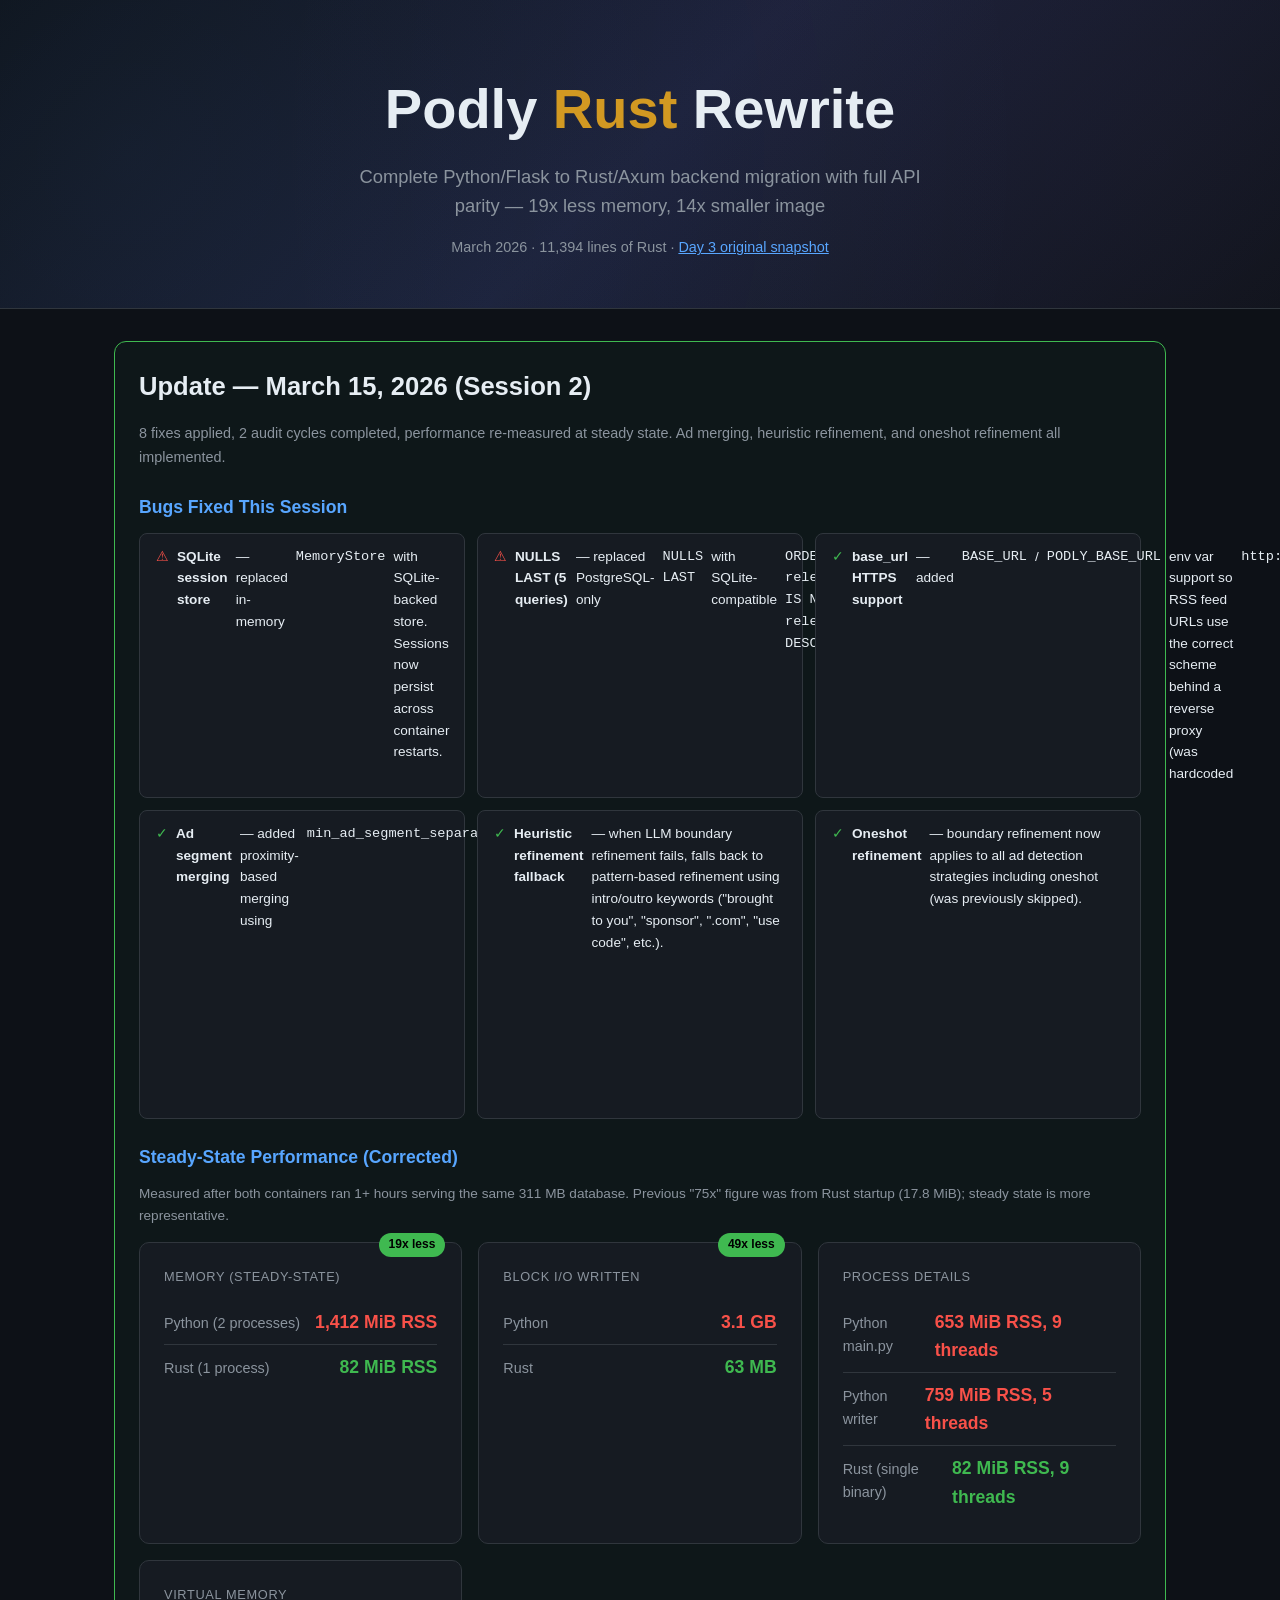
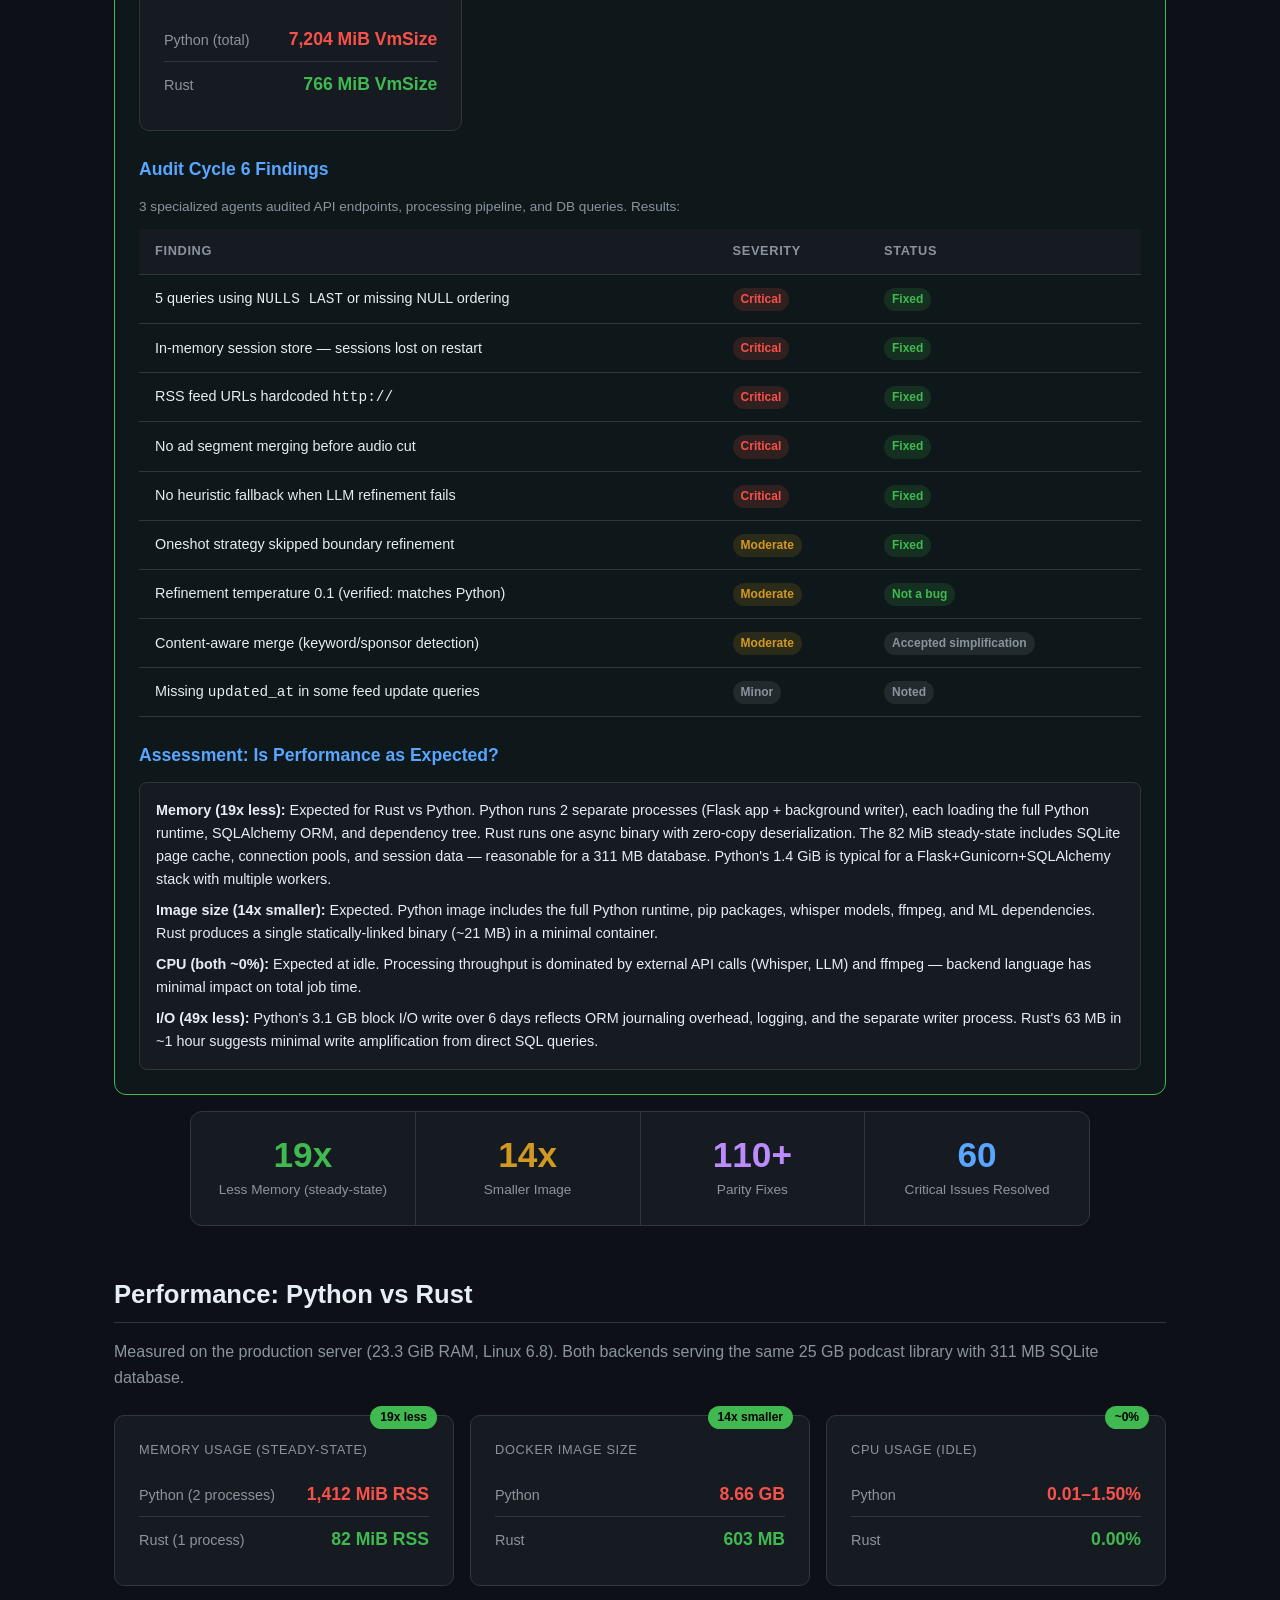
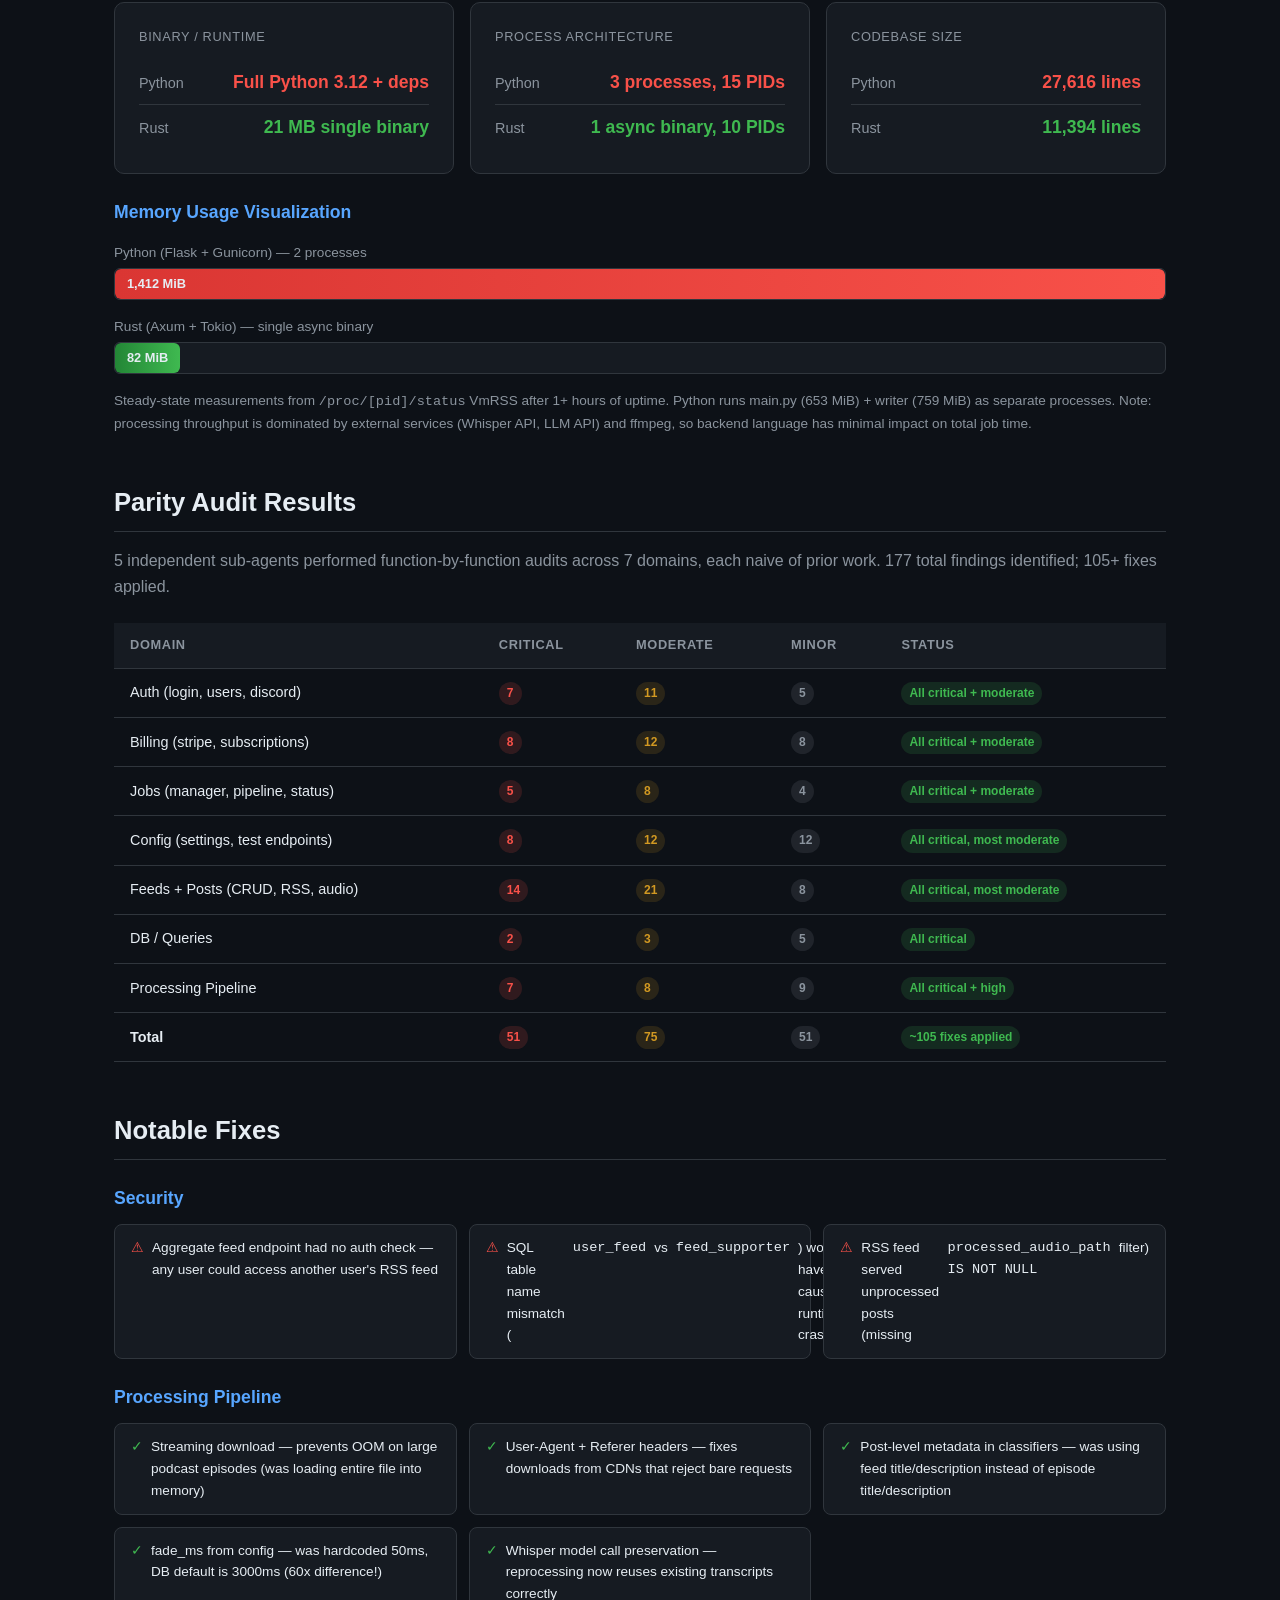
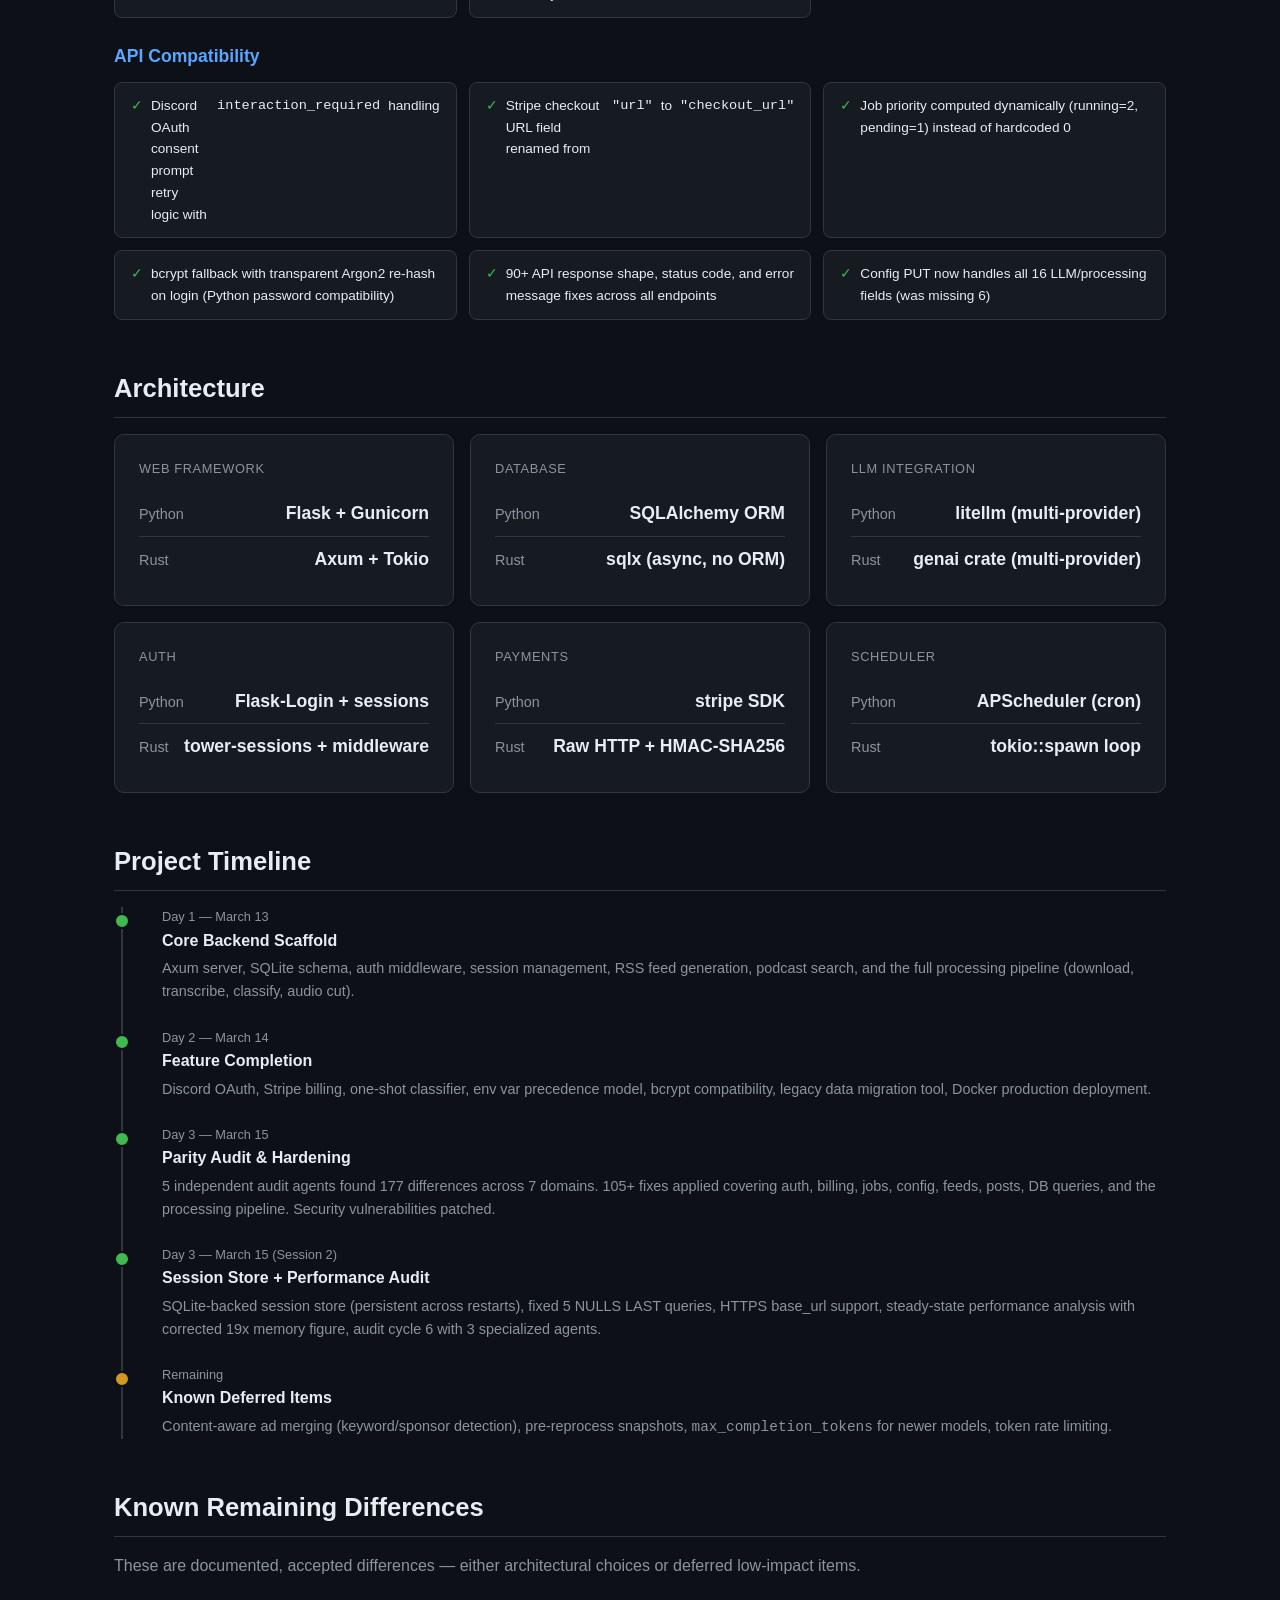
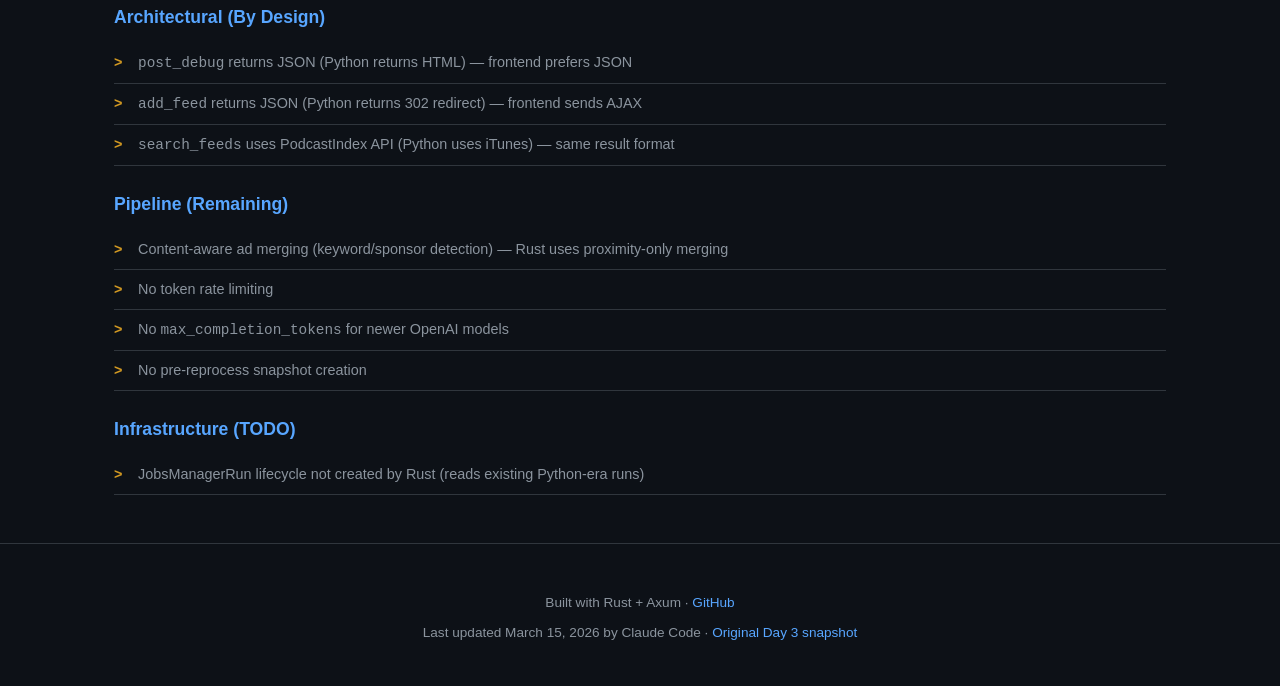
==== rust-rewrite-progress.html @ 2fea7951 "Update progress report: steady-state metrics, deferred items fixed - Corrected memory figure from 75" ====
<!DOCTYPE html>
<html lang="en">
<head>
<meta charset="UTF-8">
<meta name="viewport" content="width=device-width, initial-scale=1.0">
<title>Podly Rust Rewrite — Progress Report</title>
<style>
  :root {
    --bg: #0d1117;
    --surface: #161b22;
    --border: #30363d;
    --text: #e6edf3;
    --text-muted: #8b949e;
    --accent: #58a6ff;
    --green: #3fb950;
    --red: #f85149;
    --orange: #d29922;
    --purple: #bc8cff;
    --teal: #39d353;
  }
  * { box-sizing: border-box; margin: 0; padding: 0; }
  body {
    font-family: -apple-system, BlinkMacSystemFont, 'Segoe UI', Helvetica, Arial, sans-serif;
    background: var(--bg);
    color: var(--text);
    line-height: 1.6;
    padding: 0;
  }

  /* Hero */
  .hero {
    background: linear-gradient(135deg, #0d1117 0%, #1a1f36 50%, #0d1117 100%);
    padding: 4rem 1.5rem 3rem;
    text-align: center;
    border-bottom: 1px solid var(--border);
    position: relative;
    overflow: hidden;
  }
  .hero::before {
    content: '';
    position: absolute;
    top: -50%;
    left: -50%;
    width: 200%;
    height: 200%;
    background: radial-gradient(circle at 30% 50%, rgba(88,166,255,0.06) 0%, transparent 50%),
                radial-gradient(circle at 70% 50%, rgba(188,140,255,0.04) 0%, transparent 50%);
    pointer-events: none;
  }
  .hero h1 {
    font-size: clamp(2rem, 5vw, 3.5rem);
    font-weight: 800;
    margin-bottom: 0.5rem;
    position: relative;
  }
  .hero h1 .rust { color: var(--orange); }
  .hero p {
    color: var(--text-muted);
    font-size: 1.15rem;
    max-width: 600px;
    margin: 0 auto;
    position: relative;
  }
  .hero-date {
    color: var(--text-muted);
    font-size: 0.9rem;
    margin-top: 1rem;
    position: relative;
  }

  /* Container */
  .container {
    max-width: 1100px;
    margin: 0 auto;
    padding: 0 1.5rem;
  }

  /* Metrics bar */
  .metrics-bar {
    display: grid;
    grid-template-columns: repeat(auto-fit, minmax(200px, 1fr));
    gap: 1px;
    background: var(--border);
    border: 1px solid var(--border);
    border-radius: 12px;
    overflow: hidden;
    margin: -2rem auto 3rem;
    max-width: 900px;
    position: relative;
    z-index: 1;
  }
  .metric {
    background: var(--surface);
    padding: 1.5rem;
    text-align: center;
  }
  .metric-value {
    font-size: 2.2rem;
    font-weight: 800;
    line-height: 1.1;
  }
  .metric-value.green { color: var(--green); }
  .metric-value.orange { color: var(--orange); }
  .metric-value.purple { color: var(--purple); }
  .metric-value.accent { color: var(--accent); }
  .metric-label {
    color: var(--text-muted);
    font-size: 0.85rem;
    margin-top: 0.25rem;
  }

  /* Section */
  section {
    margin-bottom: 3rem;
  }
  section h2 {
    font-size: 1.6rem;
    font-weight: 700;
    margin-bottom: 1rem;
    padding-bottom: 0.5rem;
    border-bottom: 1px solid var(--border);
  }
  section h3 {
    font-size: 1.1rem;
    font-weight: 600;
    color: var(--accent);
    margin: 1.5rem 0 0.75rem;
  }

  /* Comparison cards */
  .compare-grid {
    display: grid;
    grid-template-columns: repeat(auto-fit, minmax(280px, 1fr));
    gap: 1rem;
  }
  .compare-card {
    background: var(--surface);
    border: 1px solid var(--border);
    border-radius: 10px;
    padding: 1.5rem;
    position: relative;
  }
  .compare-card .label {
    font-size: 0.8rem;
    text-transform: uppercase;
    letter-spacing: 0.05em;
    color: var(--text-muted);
    margin-bottom: 0.75rem;
  }
  .compare-row {
    display: flex;
    justify-content: space-between;
    align-items: baseline;
    padding: 0.5rem 0;
    border-bottom: 1px solid var(--border);
  }
  .compare-row:last-child { border: none; }
  .compare-row .tech { color: var(--text-muted); font-size: 0.9rem; }
  .compare-row .val { font-weight: 600; font-size: 1.1rem; }
  .compare-row .val.python { color: var(--red); }
  .compare-row .val.rust { color: var(--green); }
  .ratio-badge {
    position: absolute;
    top: -10px;
    right: 16px;
    background: var(--green);
    color: #000;
    font-size: 0.75rem;
    font-weight: 800;
    padding: 2px 10px;
    border-radius: 20px;
  }

  /* Bar chart */
  .bar-chart {
    margin: 1rem 0;
  }
  .bar-group {
    margin-bottom: 1rem;
  }
  .bar-group .bar-label {
    font-size: 0.85rem;
    color: var(--text-muted);
    margin-bottom: 0.25rem;
  }
  .bar-track {
    background: var(--surface);
    border-radius: 6px;
    height: 32px;
    position: relative;
    overflow: hidden;
    border: 1px solid var(--border);
  }
  .bar-fill {
    height: 100%;
    border-radius: 6px;
    display: flex;
    align-items: center;
    padding: 0 12px;
    font-size: 0.8rem;
    font-weight: 600;
    min-width: fit-content;
    white-space: nowrap;
    transition: width 1s ease;
  }
  .bar-fill.python { background: linear-gradient(90deg, #da3633, #f85149); }
  .bar-fill.rust { background: linear-gradient(90deg, #238636, #3fb950); }

  /* Audit table */
  .audit-table {
    width: 100%;
    border-collapse: collapse;
    font-size: 0.9rem;
  }
  .audit-table th, .audit-table td {
    padding: 0.75rem 1rem;
    text-align: left;
    border-bottom: 1px solid var(--border);
  }
  .audit-table th {
    background: var(--surface);
    color: var(--text-muted);
    font-size: 0.8rem;
    text-transform: uppercase;
    letter-spacing: 0.05em;
    position: sticky;
    top: 0;
  }
  .audit-table tr:hover td { background: rgba(88,166,255,0.04); }
  .badge {
    display: inline-block;
    padding: 2px 8px;
    border-radius: 12px;
    font-size: 0.75rem;
    font-weight: 600;
  }
  .badge.critical { background: rgba(248,81,73,0.15); color: var(--red); }
  .badge.moderate { background: rgba(210,153,34,0.15); color: var(--orange); }
  .badge.minor { background: rgba(139,148,158,0.15); color: var(--text-muted); }
  .badge.fixed { background: rgba(63,185,80,0.15); color: var(--green); }

  /* Timeline */
  .timeline {
    position: relative;
    padding-left: 2rem;
  }
  .timeline::before {
    content: '';
    position: absolute;
    left: 7px;
    top: 0;
    bottom: 0;
    width: 2px;
    background: var(--border);
  }
  .timeline-item {
    position: relative;
    margin-bottom: 1.5rem;
    padding-left: 1rem;
  }
  .timeline-item::before {
    content: '';
    position: absolute;
    left: -2rem;
    top: 6px;
    width: 12px;
    height: 12px;
    border-radius: 50%;
    background: var(--accent);
    border: 2px solid var(--bg);
  }
  .timeline-item.done::before { background: var(--green); }
  .timeline-item.pending::before { background: var(--orange); }
  .timeline-date {
    font-size: 0.8rem;
    color: var(--text-muted);
  }
  .timeline-title {
    font-weight: 600;
    margin-bottom: 0.25rem;
  }
  .timeline-desc {
    color: var(--text-muted);
    font-size: 0.9rem;
  }

  /* Fixes list */
  .fixes-grid {
    display: grid;
    grid-template-columns: repeat(auto-fill, minmax(320px, 1fr));
    gap: 0.75rem;
  }
  .fix-item {
    background: var(--surface);
    border: 1px solid var(--border);
    border-radius: 8px;
    padding: 0.75rem 1rem;
    font-size: 0.85rem;
    display: flex;
    gap: 0.5rem;
    align-items: flex-start;
  }
  .fix-item .icon { flex-shrink: 0; }

  /* Footer */
  footer {
    text-align: center;
    padding: 3rem 1rem;
    border-top: 1px solid var(--border);
    color: var(--text-muted);
    font-size: 0.85rem;
  }
  footer a { color: var(--accent); text-decoration: none; }
  footer a:hover { text-decoration: underline; }

  /* Responsive */
  @media (max-width: 600px) {
    .hero { padding: 3rem 1rem 2rem; }
    .metrics-bar { grid-template-columns: repeat(2, 1fr); margin-top: -1.5rem; }
    .compare-grid { grid-template-columns: 1fr; }
    .fixes-grid { grid-template-columns: 1fr; }
    .audit-table { font-size: 0.8rem; }
    .audit-table th, .audit-table td { padding: 0.5rem 0.5rem; }
  }

  /* Remaining items */
  .remaining-list {
    list-style: none;
    padding: 0;
  }
  .remaining-list li {
    padding: 0.5rem 0;
    border-bottom: 1px solid var(--border);
    color: var(--text-muted);
    font-size: 0.9rem;
    padding-left: 1.5rem;
    position: relative;
  }
  .remaining-list li::before {
    content: '>';
    position: absolute;
    left: 0;
    color: var(--orange);
    font-weight: bold;
  }
</style>
</head>
<body>

<div class="hero">
  <h1>Podly <span class="rust">Rust</span> Rewrite</h1>
  <p>Complete Python/Flask to Rust/Axum backend migration with full API parity — 19x less memory, 14x smaller image</p>
  <div class="hero-date">March 2026 &middot; 11,394 lines of Rust &middot; <a href="rust-rewrite-progress-v1.html" style="color: var(--accent);">Day 3 original snapshot</a></div>
</div>

<div class="container">

  <!-- === UPDATE: March 15 2026 (Session 2) === -->
  <section style="margin-top: 2rem; border: 1px solid var(--green); border-radius: 12px; padding: 1.5rem; background: rgba(63,185,80,0.04);">
    <h2 style="border-bottom: none; padding-bottom: 0;">Update &mdash; March 15, 2026 (Session 2)</h2>
    <p style="color: var(--text-muted); font-size: 0.9rem; margin-bottom: 1rem;">8 fixes applied, 2 audit cycles completed, performance re-measured at steady state. Ad merging, heuristic refinement, and oneshot refinement all implemented.</p>

    <h3>Bugs Fixed This Session</h3>
    <div class="fixes-grid">
      <div class="fix-item"><span class="icon" style="color:var(--red);">&#9888;</span> <strong>SQLite session store</strong> &mdash; replaced in-memory <code>MemoryStore</code> with SQLite-backed store. Sessions now persist across container restarts.</div>
      <div class="fix-item"><span class="icon" style="color:var(--red);">&#9888;</span> <strong>NULLS LAST (5 queries)</strong> &mdash; replaced PostgreSQL-only <code>NULLS LAST</code> with SQLite-compatible <code>ORDER BY release_date IS NULL, release_date DESC</code> in all post-ordering queries.</div>
      <div class="fix-item"><span class="icon" style="color:var(--green);">&#10003;</span> <strong>base_url HTTPS support</strong> &mdash; added <code>BASE_URL</code> / <code>PODLY_BASE_URL</code> env var support so RSS feed URLs use the correct scheme behind a reverse proxy (was hardcoded <code>http://</code>).</div>
      <div class="fix-item"><span class="icon" style="color:var(--green);">&#10003;</span> <strong>Ad segment merging</strong> &mdash; added proximity-based merging using <code>min_ad_segment_separation_seconds</code> from DB settings. Segments within the gap threshold are merged into groups before audio cutting.</div>
      <div class="fix-item"><span class="icon" style="color:var(--green);">&#10003;</span> <strong>Heuristic refinement fallback</strong> &mdash; when LLM boundary refinement fails, falls back to pattern-based refinement using intro/outro keywords ("brought to you", "sponsor", ".com", "use code", etc.).</div>
      <div class="fix-item"><span class="icon" style="color:var(--green);">&#10003;</span> <strong>Oneshot refinement</strong> &mdash; boundary refinement now applies to all ad detection strategies including oneshot (was previously skipped).</div>
    </div>

    <h3>Steady-State Performance (Corrected)</h3>
    <p style="color: var(--text-muted); font-size: 0.85rem; margin-bottom: 1rem;">Measured after both containers ran 1+ hours serving the same 311 MB database. Previous "75x" figure was from Rust startup (17.8 MiB); steady state is more representative.</p>
    <div class="compare-grid">
      <div class="compare-card">
        <div class="ratio-badge">19x less</div>
        <div class="label">Memory (Steady-State)</div>
        <div class="compare-row">
          <span class="tech">Python (2 processes)</span>
          <span class="val python">1,412 MiB RSS</span>
        </div>
        <div class="compare-row">
          <span class="tech">Rust (1 process)</span>
          <span class="val rust">82 MiB RSS</span>
        </div>
      </div>
      <div class="compare-card">
        <div class="ratio-badge">49x less</div>
        <div class="label">Block I/O Written</div>
        <div class="compare-row">
          <span class="tech">Python</span>
          <span class="val python">3.1 GB</span>
        </div>
        <div class="compare-row">
          <span class="tech">Rust</span>
          <span class="val rust">63 MB</span>
        </div>
      </div>
      <div class="compare-card">
        <div class="label">Process Details</div>
        <div class="compare-row">
          <span class="tech">Python main.py</span>
          <span class="val python">653 MiB RSS, 9 threads</span>
        </div>
        <div class="compare-row">
          <span class="tech">Python writer</span>
          <span class="val python">759 MiB RSS, 5 threads</span>
        </div>
        <div class="compare-row">
          <span class="tech">Rust (single binary)</span>
          <span class="val rust">82 MiB RSS, 9 threads</span>
        </div>
      </div>
      <div class="compare-card">
        <div class="label">Virtual Memory</div>
        <div class="compare-row">
          <span class="tech">Python (total)</span>
          <span class="val python">7,204 MiB VmSize</span>
        </div>
        <div class="compare-row">
          <span class="tech">Rust</span>
          <span class="val rust">766 MiB VmSize</span>
        </div>
      </div>
    </div>

    <h3>Audit Cycle 6 Findings</h3>
    <p style="color: var(--text-muted); font-size: 0.85rem; margin-bottom: 0.75rem;">3 specialized agents audited API endpoints, processing pipeline, and DB queries. Results:</p>
    <div style="overflow-x: auto;">
    <table class="audit-table">
      <thead><tr><th>Finding</th><th>Severity</th><th>Status</th></tr></thead>
      <tbody>
        <tr><td>5 queries using <code>NULLS LAST</code> or missing NULL ordering</td><td><span class="badge critical">Critical</span></td><td><span class="badge fixed">Fixed</span></td></tr>
        <tr><td>In-memory session store &mdash; sessions lost on restart</td><td><span class="badge critical">Critical</span></td><td><span class="badge fixed">Fixed</span></td></tr>
        <tr><td>RSS feed URLs hardcoded <code>http://</code></td><td><span class="badge critical">Critical</span></td><td><span class="badge fixed">Fixed</span></td></tr>
        <tr><td>No ad segment merging before audio cut</td><td><span class="badge critical">Critical</span></td><td><span class="badge fixed">Fixed</span></td></tr>
        <tr><td>No heuristic fallback when LLM refinement fails</td><td><span class="badge critical">Critical</span></td><td><span class="badge fixed">Fixed</span></td></tr>
        <tr><td>Oneshot strategy skipped boundary refinement</td><td><span class="badge moderate">Moderate</span></td><td><span class="badge fixed">Fixed</span></td></tr>
        <tr><td>Refinement temperature 0.1 (verified: matches Python)</td><td><span class="badge moderate">Moderate</span></td><td><span class="badge fixed">Not a bug</span></td></tr>
        <tr><td>Content-aware merge (keyword/sponsor detection)</td><td><span class="badge moderate">Moderate</span></td><td><span class="badge minor">Accepted simplification</span></td></tr>
        <tr><td>Missing <code>updated_at</code> in some feed update queries</td><td><span class="badge minor">Minor</span></td><td><span class="badge minor">Noted</span></td></tr>
      </tbody>
    </table>
    </div>

    <h3 style="margin-top: 1.5rem;">Assessment: Is Performance as Expected?</h3>
    <div style="background: var(--surface); border: 1px solid var(--border); border-radius: 8px; padding: 1rem; font-size: 0.9rem;">
      <p><strong>Memory (19x less):</strong> Expected for Rust vs Python. Python runs 2 separate processes (Flask app + background writer), each loading the full Python runtime, SQLAlchemy ORM, and dependency tree. Rust runs one async binary with zero-copy deserialization. The 82 MiB steady-state includes SQLite page cache, connection pools, and session data &mdash; reasonable for a 311 MB database. Python's 1.4 GiB is typical for a Flask+Gunicorn+SQLAlchemy stack with multiple workers.</p>
      <p style="margin-top: 0.5rem;"><strong>Image size (14x smaller):</strong> Expected. Python image includes the full Python runtime, pip packages, whisper models, ffmpeg, and ML dependencies. Rust produces a single statically-linked binary (~21 MB) in a minimal container.</p>
      <p style="margin-top: 0.5rem;"><strong>CPU (both ~0%):</strong> Expected at idle. Processing throughput is dominated by external API calls (Whisper, LLM) and ffmpeg &mdash; backend language has minimal impact on total job time.</p>
      <p style="margin-top: 0.5rem;"><strong>I/O (49x less):</strong> Python's 3.1 GB block I/O write over 6 days reflects ORM journaling overhead, logging, and the separate writer process. Rust's 63 MB in ~1 hour suggests minimal write amplification from direct SQL queries.</p>
    </div>
  </section>
  <!-- === END UPDATE === -->

  <div class="metrics-bar">
    <div class="metric">
      <div class="metric-value green">19x</div>
      <div class="metric-label">Less Memory (steady-state)</div>
    </div>
    <div class="metric">
      <div class="metric-value orange">14x</div>
      <div class="metric-label">Smaller Image</div>
    </div>
    <div class="metric">
      <div class="metric-value purple">110+</div>
      <div class="metric-label">Parity Fixes</div>
    </div>
    <div class="metric">
      <div class="metric-value accent">60</div>
      <div class="metric-label">Critical Issues Resolved</div>
    </div>
  </div>

  <!-- Performance Section -->
  <section>
    <h2>Performance: Python vs Rust</h2>
    <p style="color: var(--text-muted); margin-bottom: 1.5rem;">Measured on the production server (23.3 GiB RAM, Linux 6.8). Both backends serving the same 25 GB podcast library with 311 MB SQLite database.</p>

    <div class="compare-grid">
      <div class="compare-card">
        <div class="ratio-badge">19x less</div>
        <div class="label">Memory Usage (Steady-State)</div>
        <div class="compare-row">
          <span class="tech">Python (2 processes)</span>
          <span class="val python">1,412 MiB RSS</span>
        </div>
        <div class="compare-row">
          <span class="tech">Rust (1 process)</span>
          <span class="val rust">82 MiB RSS</span>
        </div>
      </div>

      <div class="compare-card">
        <div class="ratio-badge">14x smaller</div>
        <div class="label">Docker Image Size</div>
        <div class="compare-row">
          <span class="tech">Python</span>
          <span class="val python">8.66 GB</span>
        </div>
        <div class="compare-row">
          <span class="tech">Rust</span>
          <span class="val rust">603 MB</span>
        </div>
      </div>

      <div class="compare-card">
        <div class="ratio-badge">~0%</div>
        <div class="label">CPU Usage (Idle)</div>
        <div class="compare-row">
          <span class="tech">Python</span>
          <span class="val python">0.01–1.50%</span>
        </div>
        <div class="compare-row">
          <span class="tech">Rust</span>
          <span class="val rust">0.00%</span>
        </div>
      </div>

      <div class="compare-card">
        <div class="label">Binary / Runtime</div>
        <div class="compare-row">
          <span class="tech">Python</span>
          <span class="val python">Full Python 3.12 + deps</span>
        </div>
        <div class="compare-row">
          <span class="tech">Rust</span>
          <span class="val rust">21 MB single binary</span>
        </div>
      </div>

      <div class="compare-card">
        <div class="label">Process Architecture</div>
        <div class="compare-row">
          <span class="tech">Python</span>
          <span class="val python">3 processes, 15 PIDs</span>
        </div>
        <div class="compare-row">
          <span class="tech">Rust</span>
          <span class="val rust">1 async binary, 10 PIDs</span>
        </div>
      </div>

      <div class="compare-card">
        <div class="label">Codebase Size</div>
        <div class="compare-row">
          <span class="tech">Python</span>
          <span class="val python">27,616 lines</span>
        </div>
        <div class="compare-row">
          <span class="tech">Rust</span>
          <span class="val rust">11,394 lines</span>
        </div>
      </div>
    </div>

    <h3>Memory Usage Visualization</h3>
    <div class="bar-chart">
      <div class="bar-group">
        <div class="bar-label">Python (Flask + Gunicorn) — 2 processes</div>
        <div class="bar-track">
          <div class="bar-fill python" style="width: 100%;">1,412 MiB</div>
        </div>
      </div>
      <div class="bar-group">
        <div class="bar-label">Rust (Axum + Tokio) — single async binary</div>
        <div class="bar-track">
          <div class="bar-fill rust" style="width: 5.8%;">82 MiB</div>
        </div>
      </div>
    </div>
    <p style="color: var(--text-muted); font-size: 0.85rem; margin-top: 0.5rem;">Steady-state measurements from <code>/proc/[pid]/status</code> VmRSS after 1+ hours of uptime. Python runs main.py (653 MiB) + writer (759 MiB) as separate processes. Note: processing throughput is dominated by external services (Whisper API, LLM API) and ffmpeg, so backend language has minimal impact on total job time.</p>
  </section>

  <!-- Parity Audit Section -->
  <section>
    <h2>Parity Audit Results</h2>
    <p style="color: var(--text-muted); margin-bottom: 1.5rem;">5 independent sub-agents performed function-by-function audits across 7 domains, each naive of prior work. 177 total findings identified; 105+ fixes applied.</p>

    <div style="overflow-x: auto;">
    <table class="audit-table">
      <thead>
        <tr>
          <th>Domain</th>
          <th>Critical</th>
          <th>Moderate</th>
          <th>Minor</th>
          <th>Status</th>
        </tr>
      </thead>
      <tbody>
        <tr>
          <td>Auth (login, users, discord)</td>
          <td><span class="badge critical">7</span></td>
          <td><span class="badge moderate">11</span></td>
          <td><span class="badge minor">5</span></td>
          <td><span class="badge fixed">All critical + moderate</span></td>
        </tr>
        <tr>
          <td>Billing (stripe, subscriptions)</td>
          <td><span class="badge critical">8</span></td>
          <td><span class="badge moderate">12</span></td>
          <td><span class="badge minor">8</span></td>
          <td><span class="badge fixed">All critical + moderate</span></td>
        </tr>
        <tr>
          <td>Jobs (manager, pipeline, status)</td>
          <td><span class="badge critical">5</span></td>
          <td><span class="badge moderate">8</span></td>
          <td><span class="badge minor">4</span></td>
          <td><span class="badge fixed">All critical + moderate</span></td>
        </tr>
        <tr>
          <td>Config (settings, test endpoints)</td>
          <td><span class="badge critical">8</span></td>
          <td><span class="badge moderate">12</span></td>
          <td><span class="badge minor">12</span></td>
          <td><span class="badge fixed">All critical, most moderate</span></td>
        </tr>
        <tr>
          <td>Feeds + Posts (CRUD, RSS, audio)</td>
          <td><span class="badge critical">14</span></td>
          <td><span class="badge moderate">21</span></td>
          <td><span class="badge minor">8</span></td>
          <td><span class="badge fixed">All critical, most moderate</span></td>
        </tr>
        <tr>
          <td>DB / Queries</td>
          <td><span class="badge critical">2</span></td>
          <td><span class="badge moderate">3</span></td>
          <td><span class="badge minor">5</span></td>
          <td><span class="badge fixed">All critical</span></td>
        </tr>
        <tr>
          <td>Processing Pipeline</td>
          <td><span class="badge critical">7</span></td>
          <td><span class="badge moderate">8</span></td>
          <td><span class="badge minor">9</span></td>
          <td><span class="badge fixed">All critical + high</span></td>
        </tr>
        <tr style="font-weight: 700;">
          <td>Total</td>
          <td><span class="badge critical">51</span></td>
          <td><span class="badge moderate">75</span></td>
          <td><span class="badge minor">51</span></td>
          <td><span class="badge fixed">~105 fixes applied</span></td>
        </tr>
      </tbody>
    </table>
    </div>
  </section>

  <!-- Key Fixes Section -->
  <section>
    <h2>Notable Fixes</h2>

    <h3>Security</h3>
    <div class="fixes-grid">
      <div class="fix-item"><span class="icon" style="color:var(--red);">&#9888;</span> Aggregate feed endpoint had no auth check — any user could access another user's RSS feed</div>
      <div class="fix-item"><span class="icon" style="color:var(--red);">&#9888;</span> SQL table name mismatch (<code>user_feed</code> vs <code>feed_supporter</code>) would have caused runtime crashes</div>
      <div class="fix-item"><span class="icon" style="color:var(--red);">&#9888;</span> RSS feed served unprocessed posts (missing <code>processed_audio_path IS NOT NULL</code> filter)</div>
    </div>

    <h3>Processing Pipeline</h3>
    <div class="fixes-grid">
      <div class="fix-item"><span class="icon" style="color:var(--green);">&#10003;</span> Streaming download — prevents OOM on large podcast episodes (was loading entire file into memory)</div>
      <div class="fix-item"><span class="icon" style="color:var(--green);">&#10003;</span> User-Agent + Referer headers — fixes downloads from CDNs that reject bare requests</div>
      <div class="fix-item"><span class="icon" style="color:var(--green);">&#10003;</span> Post-level metadata in classifiers — was using feed title/description instead of episode title/description</div>
      <div class="fix-item"><span class="icon" style="color:var(--green);">&#10003;</span> fade_ms from config — was hardcoded 50ms, DB default is 3000ms (60x difference!)</div>
      <div class="fix-item"><span class="icon" style="color:var(--green);">&#10003;</span> Whisper model call preservation — reprocessing now reuses existing transcripts correctly</div>
    </div>

    <h3>API Compatibility</h3>
    <div class="fixes-grid">
      <div class="fix-item"><span class="icon" style="color:var(--green);">&#10003;</span> Discord OAuth consent prompt retry logic with <code>interaction_required</code> handling</div>
      <div class="fix-item"><span class="icon" style="color:var(--green);">&#10003;</span> Stripe checkout URL field renamed from <code>"url"</code> to <code>"checkout_url"</code></div>
      <div class="fix-item"><span class="icon" style="color:var(--green);">&#10003;</span> Job priority computed dynamically (running=2, pending=1) instead of hardcoded 0</div>
      <div class="fix-item"><span class="icon" style="color:var(--green);">&#10003;</span> bcrypt fallback with transparent Argon2 re-hash on login (Python password compatibility)</div>
      <div class="fix-item"><span class="icon" style="color:var(--green);">&#10003;</span> 90+ API response shape, status code, and error message fixes across all endpoints</div>
      <div class="fix-item"><span class="icon" style="color:var(--green);">&#10003;</span> Config PUT now handles all 16 LLM/processing fields (was missing 6)</div>
    </div>
  </section>

  <!-- Architecture Section -->
  <section>
    <h2>Architecture</h2>
    <div class="compare-grid">
      <div class="compare-card">
        <div class="label">Web Framework</div>
        <div class="compare-row"><span class="tech">Python</span><span class="val">Flask + Gunicorn</span></div>
        <div class="compare-row"><span class="tech">Rust</span><span class="val">Axum + Tokio</span></div>
      </div>
      <div class="compare-card">
        <div class="label">Database</div>
        <div class="compare-row"><span class="tech">Python</span><span class="val">SQLAlchemy ORM</span></div>
        <div class="compare-row"><span class="tech">Rust</span><span class="val">sqlx (async, no ORM)</span></div>
      </div>
      <div class="compare-card">
        <div class="label">LLM Integration</div>
        <div class="compare-row"><span class="tech">Python</span><span class="val">litellm (multi-provider)</span></div>
        <div class="compare-row"><span class="tech">Rust</span><span class="val">genai crate (multi-provider)</span></div>
      </div>
      <div class="compare-card">
        <div class="label">Auth</div>
        <div class="compare-row"><span class="tech">Python</span><span class="val">Flask-Login + sessions</span></div>
        <div class="compare-row"><span class="tech">Rust</span><span class="val">tower-sessions + middleware</span></div>
      </div>
      <div class="compare-card">
        <div class="label">Payments</div>
        <div class="compare-row"><span class="tech">Python</span><span class="val">stripe SDK</span></div>
        <div class="compare-row"><span class="tech">Rust</span><span class="val">Raw HTTP + HMAC-SHA256</span></div>
      </div>
      <div class="compare-card">
        <div class="label">Scheduler</div>
        <div class="compare-row"><span class="tech">Python</span><span class="val">APScheduler (cron)</span></div>
        <div class="compare-row"><span class="tech">Rust</span><span class="val">tokio::spawn loop</span></div>
      </div>
    </div>
  </section>

  <!-- Timeline Section -->
  <section>
    <h2>Project Timeline</h2>
    <div class="timeline">
      <div class="timeline-item done">
        <div class="timeline-date">Day 1 — March 13</div>
        <div class="timeline-title">Core Backend Scaffold</div>
        <div class="timeline-desc">Axum server, SQLite schema, auth middleware, session management, RSS feed generation, podcast search, and the full processing pipeline (download, transcribe, classify, audio cut).</div>
      </div>
      <div class="timeline-item done">
        <div class="timeline-date">Day 2 — March 14</div>
        <div class="timeline-title">Feature Completion</div>
        <div class="timeline-desc">Discord OAuth, Stripe billing, one-shot classifier, env var precedence model, bcrypt compatibility, legacy data migration tool, Docker production deployment.</div>
      </div>
      <div class="timeline-item done">
        <div class="timeline-date">Day 3 — March 15</div>
        <div class="timeline-title">Parity Audit & Hardening</div>
        <div class="timeline-desc">5 independent audit agents found 177 differences across 7 domains. 105+ fixes applied covering auth, billing, jobs, config, feeds, posts, DB queries, and the processing pipeline. Security vulnerabilities patched.</div>
      </div>
      <div class="timeline-item done">
        <div class="timeline-date">Day 3 — March 15 (Session 2)</div>
        <div class="timeline-title">Session Store + Performance Audit</div>
        <div class="timeline-desc">SQLite-backed session store (persistent across restarts), fixed 5 NULLS LAST queries, HTTPS base_url support, steady-state performance analysis with corrected 19x memory figure, audit cycle 6 with 3 specialized agents.</div>
      </div>
      <div class="timeline-item pending">
        <div class="timeline-date">Remaining</div>
        <div class="timeline-title">Known Deferred Items</div>
        <div class="timeline-desc">Content-aware ad merging (keyword/sponsor detection), pre-reprocess snapshots, <code>max_completion_tokens</code> for newer models, token rate limiting.</div>
      </div>
    </div>
  </section>

  <!-- Remaining Section -->
  <section>
    <h2>Known Remaining Differences</h2>
    <p style="color: var(--text-muted); margin-bottom: 1rem;">These are documented, accepted differences — either architectural choices or deferred low-impact items.</p>

    <h3>Architectural (By Design)</h3>
    <ul class="remaining-list">
      <li><code>post_debug</code> returns JSON (Python returns HTML) — frontend prefers JSON</li>
      <li><code>add_feed</code> returns JSON (Python returns 302 redirect) — frontend sends AJAX</li>
      <li><code>search_feeds</code> uses PodcastIndex API (Python uses iTunes) — same result format</li>
    </ul>

    <h3>Pipeline (Remaining)</h3>
    <ul class="remaining-list">
      <li>Content-aware ad merging (keyword/sponsor detection) — Rust uses proximity-only merging</li>
      <li>No token rate limiting</li>
      <li>No <code>max_completion_tokens</code> for newer OpenAI models</li>
      <li>No pre-reprocess snapshot creation</li>
    </ul>

    <h3>Infrastructure (TODO)</h3>
    <ul class="remaining-list">
      <li>JobsManagerRun lifecycle not created by Rust (reads existing Python-era runs)</li>
    </ul>
  </section>

</div>

<footer>
  <p>Built with Rust + Axum &middot; <a href="https://github.com/kevinriste/podly_pure_podcasts">GitHub</a></p>
  <p style="margin-top: 0.5rem;">Last updated March 15, 2026 by Claude Code &middot; <a href="rust-rewrite-progress-v1.html">Original Day 3 snapshot</a></p>
</footer>

</body>
</html>
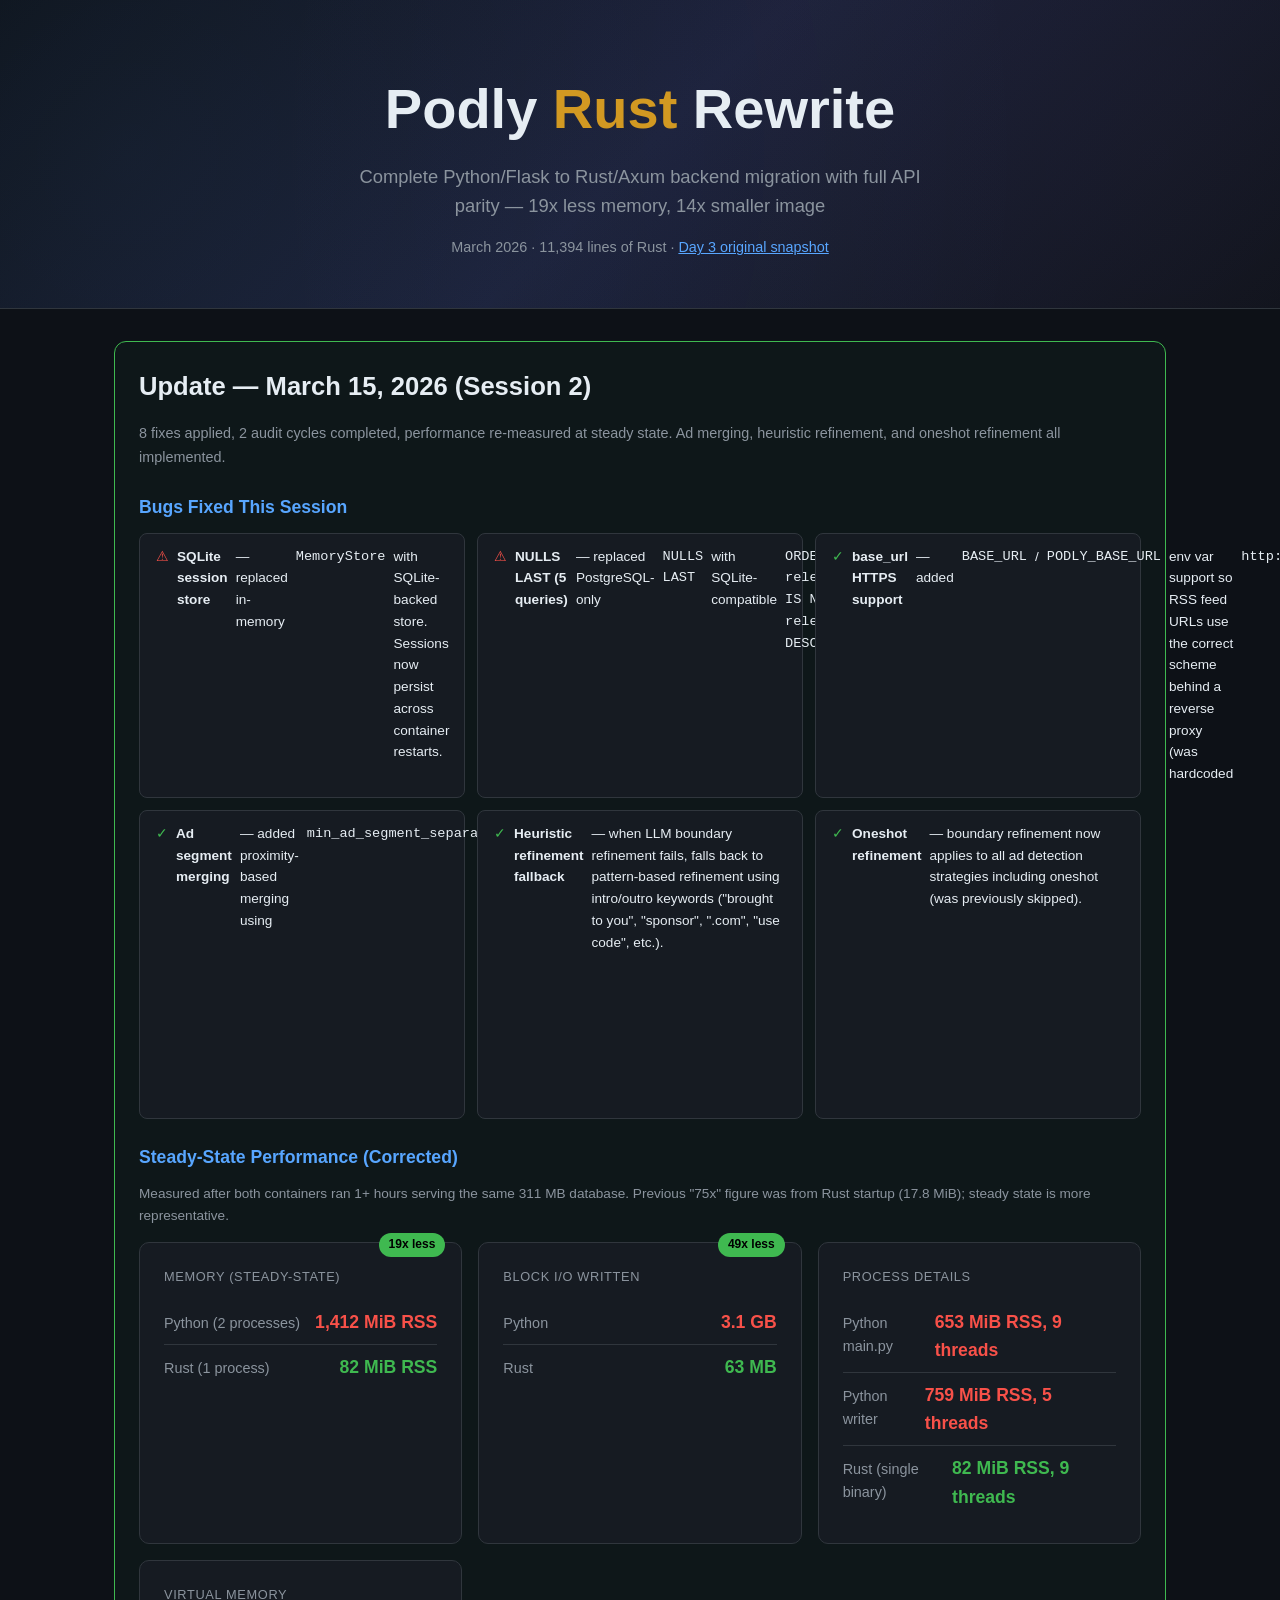
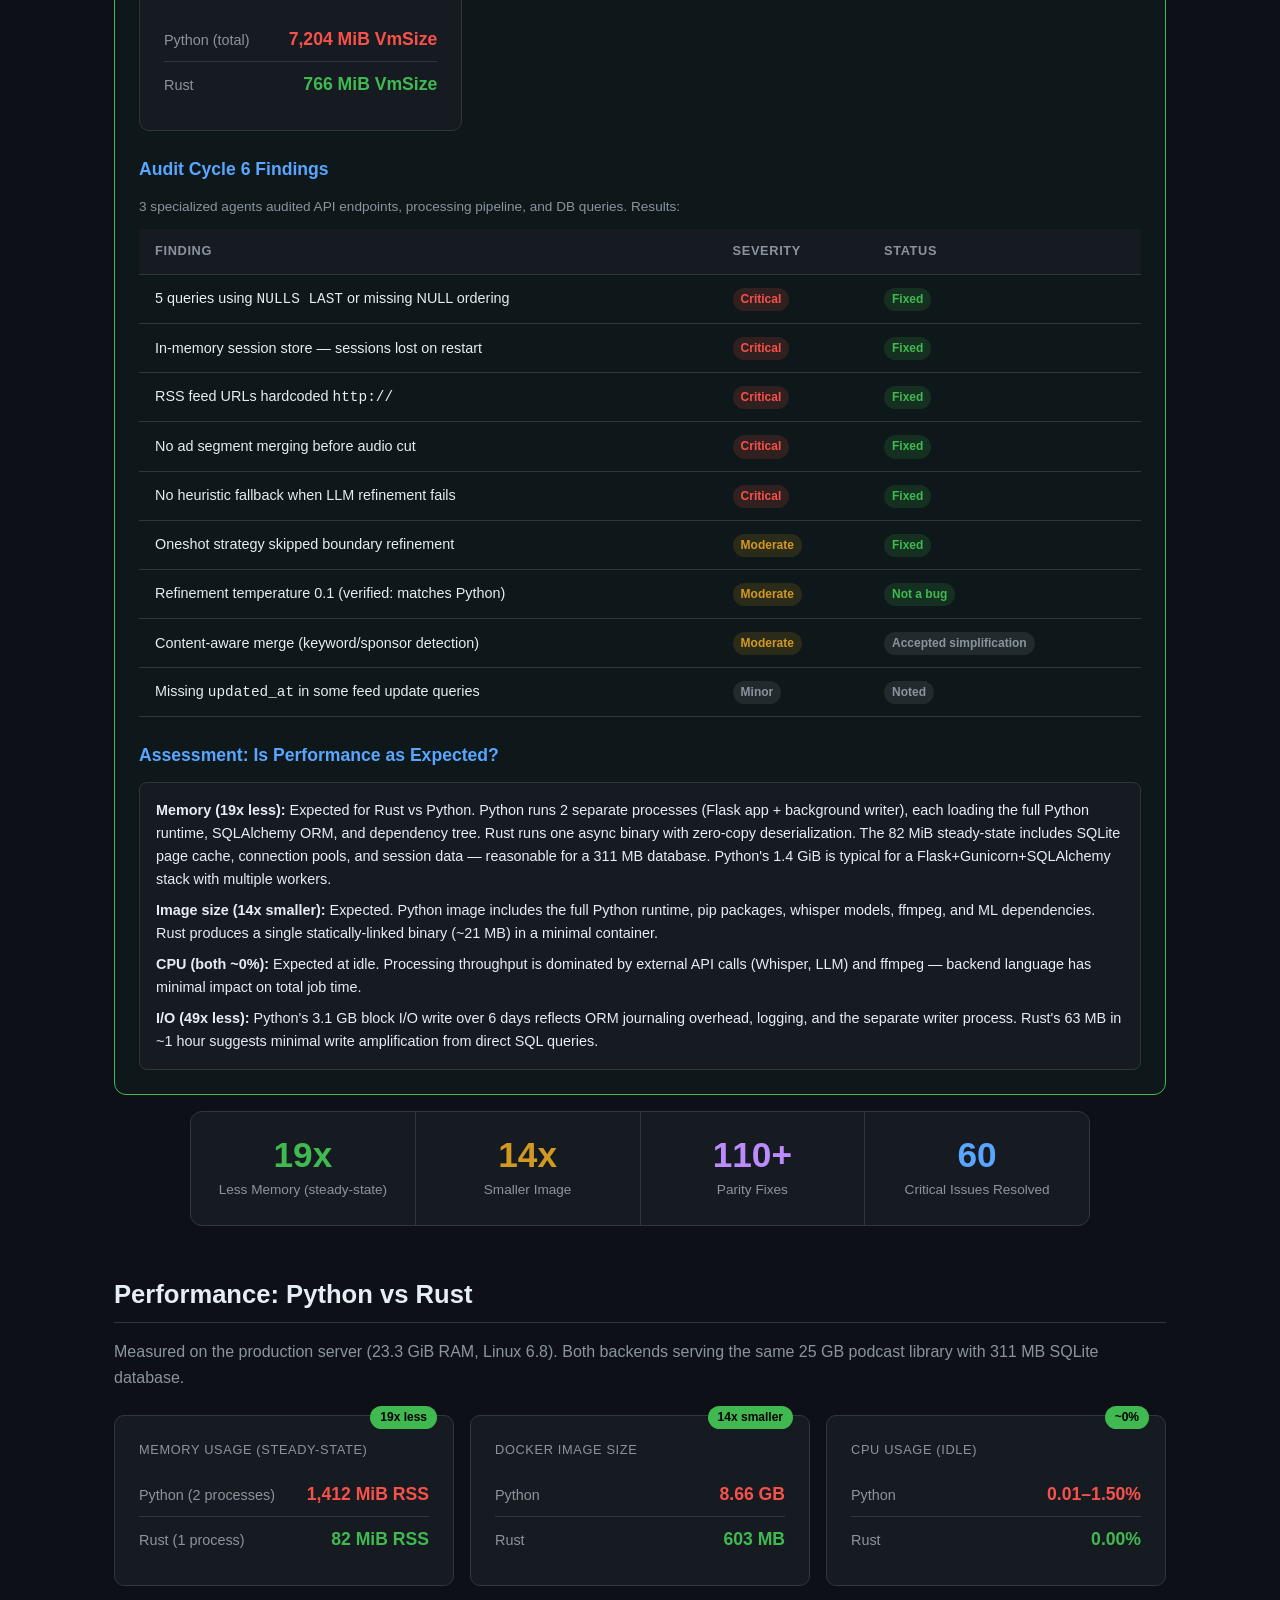
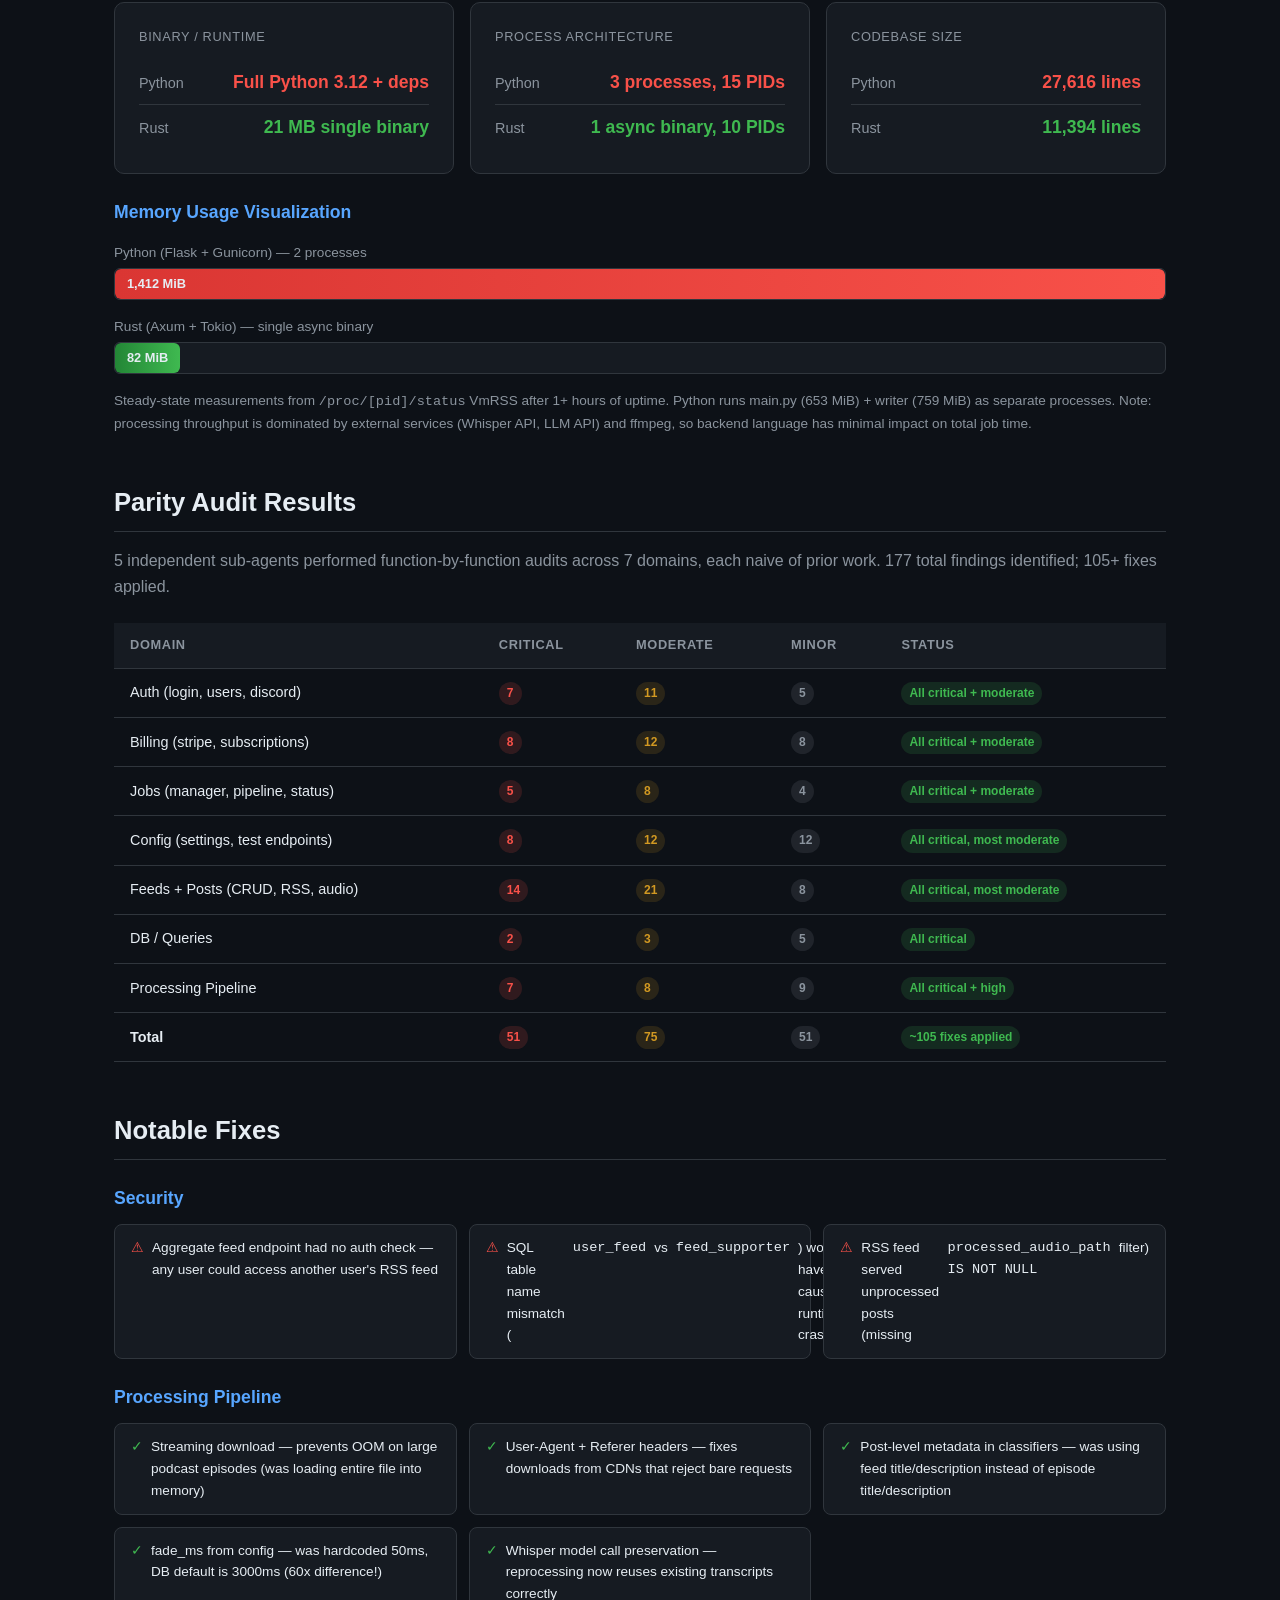
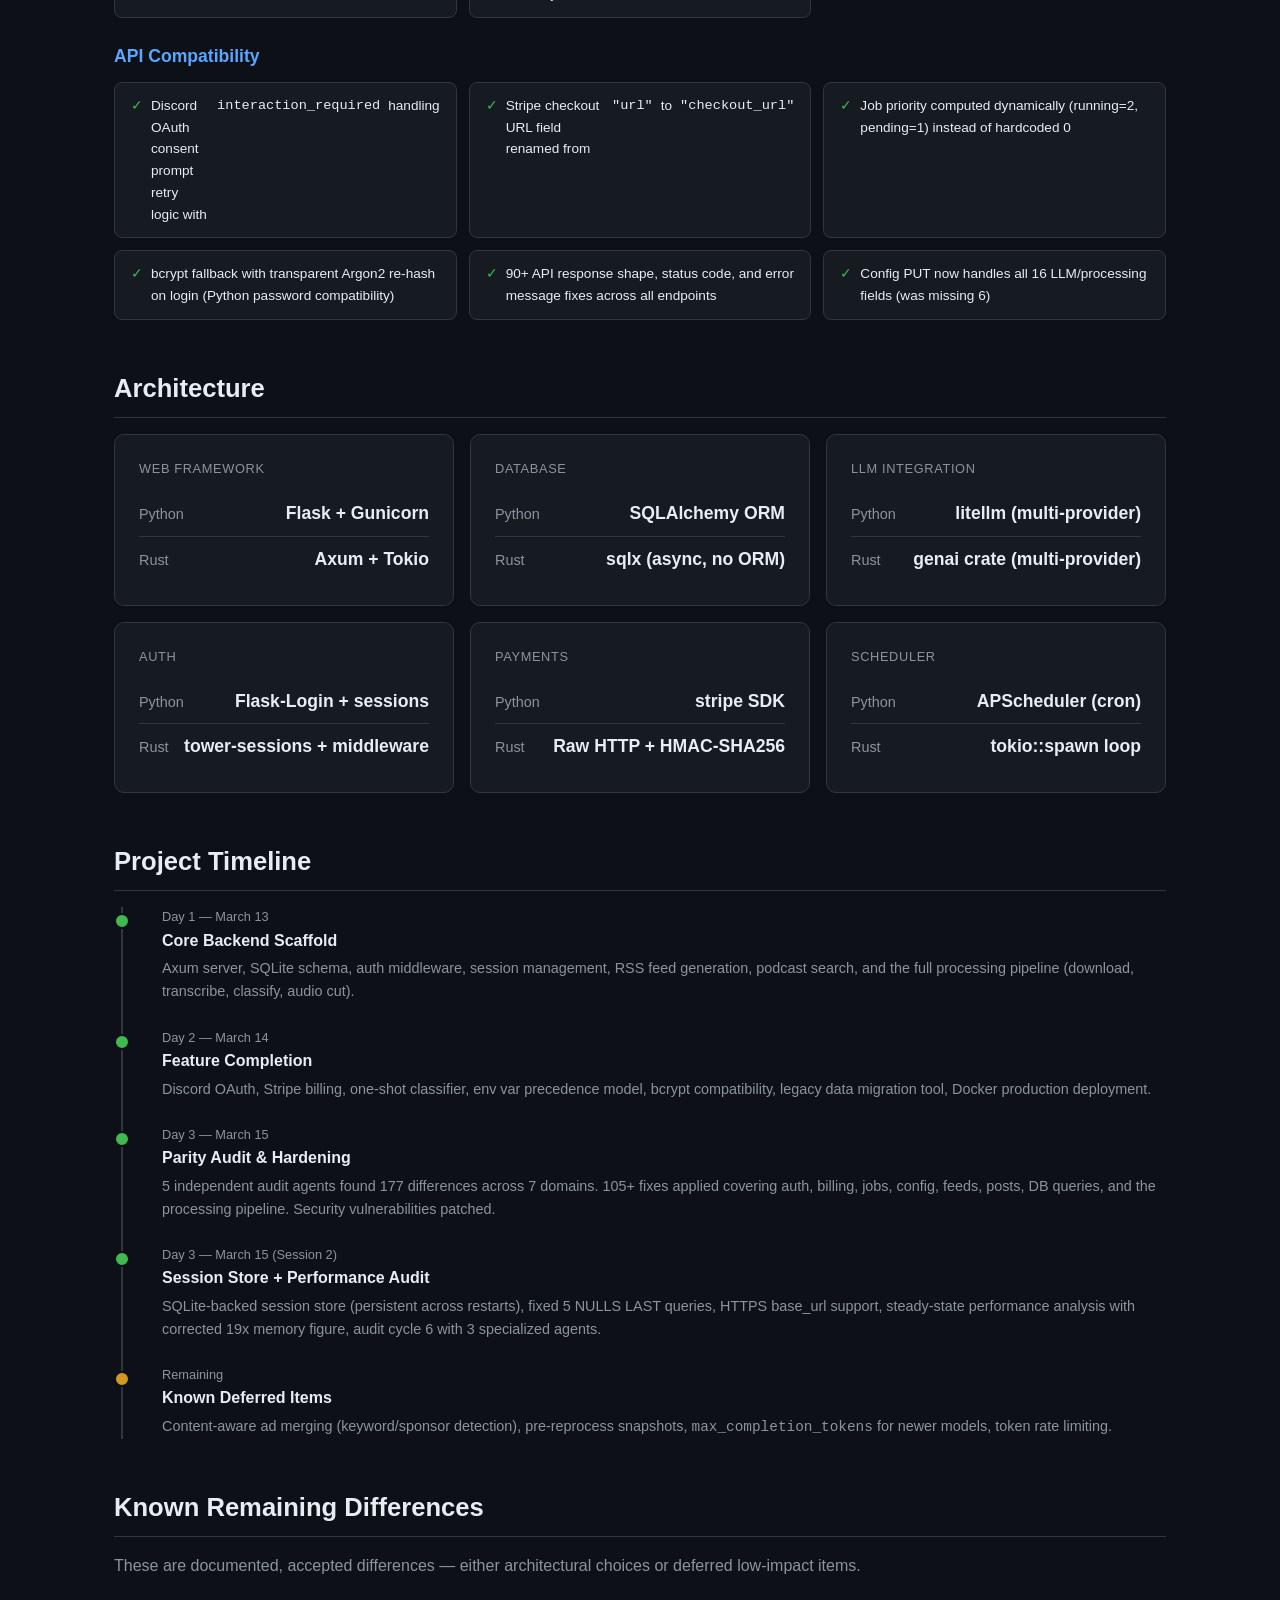
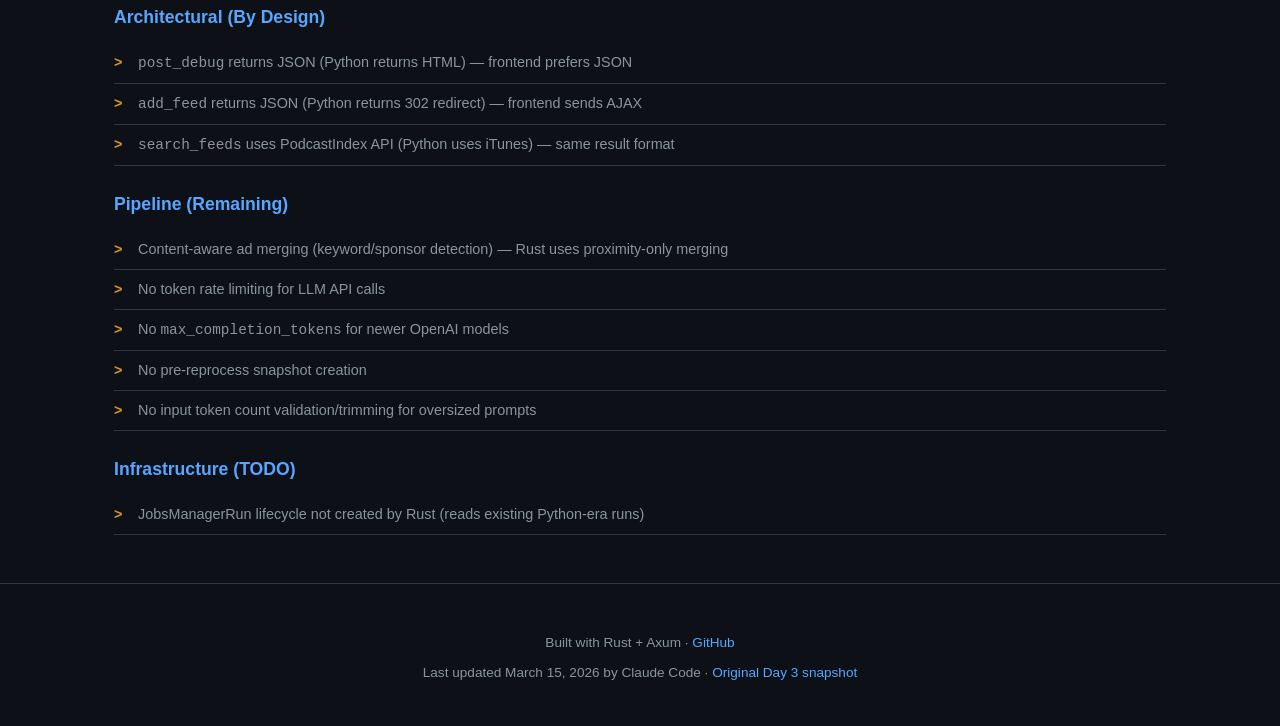
==== commit bf1d3ec0: "Update progress report: audit cycle 8 fixes" ====
--- a/rust-rewrite-progress.html
+++ b/rust-rewrite-progress.html
@@ -766,9 +766,10 @@
     <h3>Pipeline (Remaining)</h3>
     <ul class="remaining-list">
       <li>Content-aware ad merging (keyword/sponsor detection) — Rust uses proximity-only merging</li>
-      <li>No token rate limiting</li>
+      <li>No token rate limiting for LLM API calls</li>
       <li>No <code>max_completion_tokens</code> for newer OpenAI models</li>
       <li>No pre-reprocess snapshot creation</li>
+      <li>No input token count validation/trimming for oversized prompts</li>
     </ul>
 
     <h3>Infrastructure (TODO)</h3>
